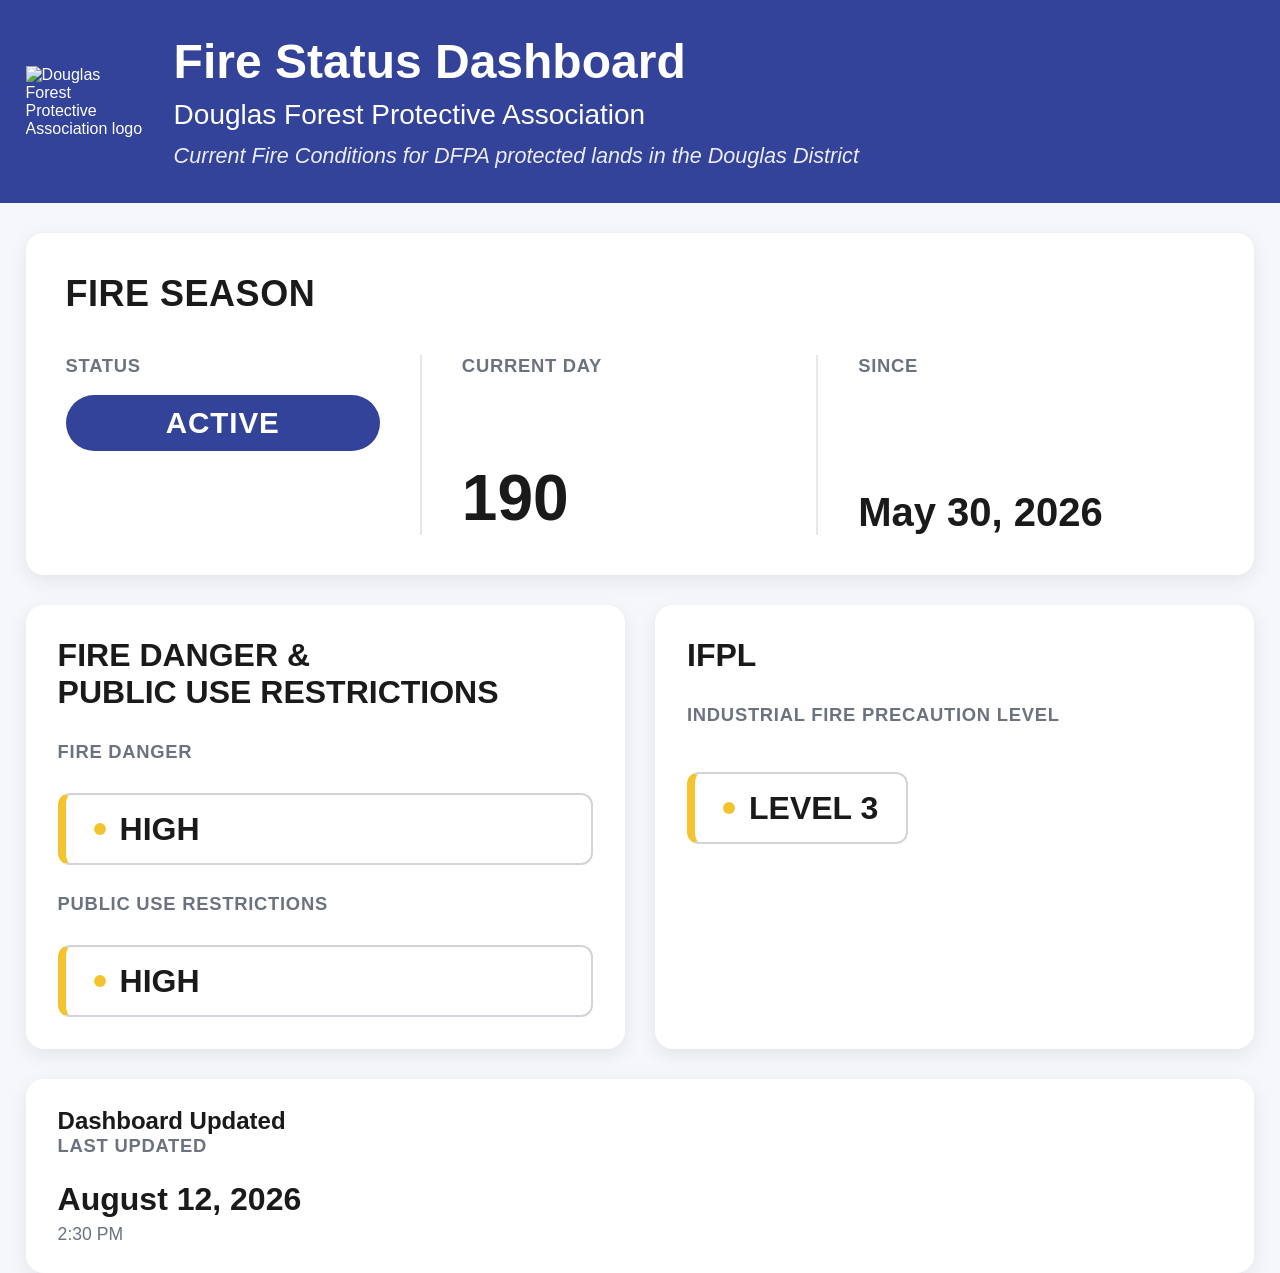
==== index.html @ 22b6b081 "Fix asset paths in index.html Updated stylesheet and script paths to point to 'assests' folder." ====
<!DOCTYPE html>
<html lang="en">

<head>

    <meta charset="UTF-8">

    <meta
        name="viewport"
        content="width=device-width, initial-scale=1.0"
    >

    <title>DFPA Fire Status Dashboard</title>

    <!-- DFPA DASHBOARD STYLES -->
    <!-- IMPORTANT: "assests" is the actual folder name in GitHub -->
    <link
        rel="stylesheet"
        href="./assests/css/styles.css"
    >

</head>


<body>

    <a
        href="#main-content"
        class="skip-link"
    >
        Skip to main content
    </a>


    <!-- ==================================================
         HEADER
         ================================================== -->

    <header class="dashboard-header">

        <div class="container">

            <div class="header-content">

                <img
                    src="./images/dfpa-logo.png"
                    alt="Douglas Forest Protective Association logo"
                    class="dfpa-logo"
                >


                <div class="header-text">

                    <h1>
                        Fire Status Dashboard
                    </h1>


                    <h2>
                        Douglas Forest Protective Association
                    </h2>


                    <p>
                        Current Fire Conditions for DFPA protected lands in the Douglas District
                    </p>

                </div>

            </div>

        </div>

    </header>


    <!-- ==================================================
         MAIN CONTENT
         ================================================== -->

    <main id="main-content">

        <div class="container">


            <!-- ==================================================
                 FIRE SEASON
                 ================================================== -->

            <section class="card fire-season-card">

                <h2>
                    FIRE SEASON
                </h2>


                <div class="season-grid">


                    <!-- STATUS -->

                    <div class="season-item">

                        <span class="label">
                            Status
                        </span>


                        <div
                            class="status-badge active"
                            id="season-status"
                        >
                            ACTIVE
                        </div>

                    </div>


                    <!-- CURRENT DAY -->

                    <div class="season-item">

                        <span class="label">
                            Current Day
                        </span>


                        <span
                            class="value large"
                            id="season-day"
                        >
                            —
                        </span>

                    </div>


                    <!-- START DATE -->

                    <div class="season-item">

                        <span class="label">
                            Since
                        </span>


                        <span
                            class="value"
                            id="season-start-date"
                        >
                            May 30, 2026
                        </span>

                    </div>

                </div>

            </section>


            <!-- ==================================================
                 FIRE STATUS ROW
                 ================================================== -->

            <div class="status-row">


                <!-- ==================================================
                     FIRE DANGER + PUBLIC USE RESTRICTIONS

                     THESE TWO VALUES ARE SYNCHRONIZED
                     ================================================== -->

                <section class="card fire-danger-card">

                    <h2>
                        FIRE DANGER &amp;<br>
                        PUBLIC USE RESTRICTIONS
                    </h2>


                    <div class="card-content">


                        <!-- FIRE DANGER -->

                        <div class="status-section">

                            <div class="label">
                                Fire Danger
                            </div>


                            <div class="status-pill status-high">

                                <span
                                    class="status-dot"
                                    aria-hidden="true"
                                ></span>


                                <span
                                    class="status-text"
                                    id="fire-danger"
                                >
                                    HIGH
                                </span>

                            </div>

                        </div>


                        <!-- PUBLIC USE RESTRICTIONS -->

                        <div class="status-section">

                            <div class="label">
                                Public Use Restrictions
                            </div>


                            <div class="status-pill status-high">

                                <span
                                    class="status-dot"
                                    aria-hidden="true"
                                ></span>


                                <span
                                    class="status-text"
                                    id="public-use-restrictions"
                                >
                                    HIGH
                                </span>

                            </div>

                        </div>

                    </div>

                </section>


                <!-- ==================================================
                     IFPL

                     IFPL IS INDEPENDENT OF FIRE DANGER/PUR
                     ================================================== -->

                <section class="card ifpl-card">

                    <h2>
                        IFPL
                    </h2>


                    <div class="card-content">

                        <div class="label">
                            Industrial Fire Precaution Level
                        </div>


                        <div class="status-pill status-high">

                            <span
                                class="status-dot"
                                aria-hidden="true"
                            ></span>


                            <span
                                class="status-text"
                                id="ifpl-level"
                            >
                                LEVEL 3
                            </span>

                        </div>

                    </div>

                </section>

            </div>


            <!-- ==================================================
                 DASHBOARD UPDATED
                 ================================================== -->

            <section class="card dashboard-updated-card">

                <h2>
                    Dashboard Updated
                </h2>


                <div class="card-content">

                    <div class="label">
                        Last Updated
                    </div>


                    <div
                        class="update-date"
                        id="last-updated-date"
                    >
                        August 12, 2026
                    </div>


                    <div
                        class="update-time"
                        id="last-updated-time"
                    >
                        2:30 PM
                    </div>

                </div>

            </section>


        </div>

    </main>


    <!-- ==================================================
         DASHBOARD JAVASCRIPT
         ================================================== -->

    <!-- IMPORTANT: "assests" is the actual folder name in GitHub -->

    <script
        src="./assests/js/script.js"
    ></script>


</body>

</html>
---- assests/css/styles.css ----
/* ======================================================
   DFPA Fire Status Dashboard
   Version 2.4

   Design Principle:
   Clarity over Decoration
   ====================================================== */

:root {

    /* DFPA Branding */
    --dfpa-blue: #33439A;

    /* Backgrounds */
    --background: #F5F7FA;
    --card: #FFFFFF;

    /* Typography */
    --text: #1A1A1A;
    --muted: #6B7280;

    /* Fire Danger */
    --low: #4CAF50;
    --moderate: #1976D2;
    --high: #F4C430;
    --extreme: #D32F2F;

    /* Effects */
    --radius: 18px;
    --shadow: 0 6px 20px rgba(0, 0, 0, .08);
}


/* ======================================================
   GLOBAL
   ====================================================== */

* {
    margin: 0;
    padding: 0;
    box-sizing: border-box;
}


body {
    font-family: Arial, Helvetica, sans-serif;
    background: var(--background);
    color: var(--text);
}


/* ======================================================
   ACCESSIBILITY
   ====================================================== */

.skip-link {
    position: absolute;
    left: -9999px;
}


.skip-link:focus {
    left: 20px;
    top: 20px;
    background: white;
    padding: 12px;
    border: 2px solid black;
    z-index: 1000;
}


/* ======================================================
   LAYOUT
   ====================================================== */

.container {
    width: min(1600px, 96%);
    margin: auto;
}


/* ======================================================
   HEADER
   ====================================================== */

.dashboard-header {
    background: var(--dfpa-blue);
    color: white;
    padding: 34px 0;
}


.header-content {
    display: flex;
    align-items: center;
    gap: 28px;
}


.dfpa-logo {
    width: 120px;
    height: auto;
}


.header-text h1 {
    font-size: 3rem;
    font-weight: 700;
    margin-bottom: 10px;
}


.header-text h2 {
    font-size: 1.75rem;
    font-weight: 400;
    margin-bottom: 12px;
}


.header-text p {
    font-size: 1.35rem;
    font-style: italic;
    opacity: .90;
}


/* ======================================================
   HEADER MOBILE
   ====================================================== */

@media (max-width: 768px) {

    .header-content {
        flex-direction: column;
        text-align: center;
    }

    .header-text h1 {
        font-size: 2.2rem;
    }

    .header-text h2 {
        font-size: 1.35rem;
    }

    .header-text p {
        font-size: 1rem;
    }

    .dfpa-logo {
        width: 90px;
    }

}


/* ======================================================
   REUSABLE CARD
   ====================================================== */

.card {
    background: var(--card);
    border-radius: var(--radius);
    box-shadow: var(--shadow);
    padding: 40px;
    margin-top: 30px;
}


/* ======================================================
   REUSABLE COMPONENTS
   ====================================================== */


/* ======================================================
   STATUS PILL
   ====================================================== */

.status-pill {

    display: inline-flex;

    align-items: center;

    gap: 14px;

    padding: 18px 28px;

    background: #FFFFFF;

    border: 2px solid #D1D5DB;

    border-left: 8px solid;

    border-radius: 12px;
}


.status-dot {

    width: 12px;

    height: 12px;

    border-radius: 50%;

    flex-shrink: 0;
}


.status-text {

    font-size: 2rem;

    font-weight: 700;

    color: var(--text);

    line-height: 1;
}


/* ======================================================
   STATUS COLORS
   ====================================================== */

.status-low {
    border-left-color: var(--low);
}


.status-low .status-dot {
    background: var(--low);
}


.status-moderate {
    border-left-color: var(--moderate);
}


.status-moderate .status-dot {
    background: var(--moderate);
}


.status-high {
    border-left-color: var(--high);
}


.status-high .status-dot {
    background: var(--high);
}


.status-extreme {
    border-left-color: var(--extreme);
}


.status-extreme .status-dot {
    background: var(--extreme);
}


/* ======================================================
   FIRE SEASON CARD
   ====================================================== */

.fire-season-card h2 {

    font-size: 2.25rem;

    font-weight: 700;

    margin-bottom: 40px;

    letter-spacing: .5px;
}


.season-grid {

    display: grid;

    grid-template-columns: repeat(3, 1fr);

    gap: 40px;
}


.season-item {

    display: flex;

    flex-direction: column;

    justify-content: flex-start;

    min-height: 180px;
}


.season-item:not(:last-child) {

    border-right: 2px solid #E5E7EB;

    padding-right: 40px;
}


.label {

    font-size: 1.15rem;

    font-weight: 700;

    color: #6B7280;

    text-transform: uppercase;

    letter-spacing: 0.04em;

    margin-bottom: 18px;
}


/* ======================================================
   FIRE SEASON STATUS
   ====================================================== */

.status-badge {

    display: inline-flex;

    align-items: center;

    justify-content: center;

    background: var(--dfpa-blue);

    color: white;

    padding: 18px 24px;

    min-width: 160px;

    height: 56px;

    border-radius: 999px;

    font-size: 1.85rem;

    font-weight: 700;

    letter-spacing: .03em;
}


.status-badge.active {
    background: var(--dfpa-blue);
}


.status-badge.inactive {
    background: #6B7280;
}


/* ======================================================
   SEASON VALUES
   ====================================================== */

.value {

    font-size: 2.5rem;

    font-weight: 700;

    margin-top: auto;
}


.value.large {

    font-size: 4rem;
}


/* ======================================================
   FIRE STATUS ROW
   ====================================================== */

.status-row {

    display: grid;

    grid-template-columns: 1fr 1fr;

    gap: 30px;

    margin-top: 30px;
}


.status-row .card {

    padding: 32px;

    min-height: 0;

    margin-top: 0;
}


/* ======================================================
   FIRE DANGER & PUBLIC USE RESTRICTIONS
   ====================================================== */

.fire-danger-card h2 {

    font-size: 2rem;

    font-weight: 700;

    line-height: 1.15;

    margin-bottom: 30px;
}


.fire-danger-card .card-content {

    display: flex;

    flex-direction: column;

    gap: 28px;
}


.fire-danger-card .status-section {

    display: flex;

    flex-direction: column;

    gap: 12px;
}


/* ======================================================
   IFPL CARD
   ====================================================== */

.ifpl-card h2 {

    font-size: 2rem;

    font-weight: 700;

    margin-bottom: 30px;
}


.ifpl-card .card-content {

    display: flex;

    flex-direction: column;

    gap: 28px;
}


.ifpl-card .status-pill {

    width: fit-content;
}


/* ======================================================
   DASHBOARD UPDATED CARD
   ====================================================== */

.dashboard-updated-card .card-content {

    display: flex;

    flex-direction: column;

    gap: 6px;
}


.dashboard-updated-card {

    padding: 28px 32px;
}


.dashboard-updated-card .update-date {

    font-size: 2rem;

    font-weight: 700;

    color: var(--text);
}


.dashboard-updated-card .update-time {

    font-size: 1.1rem;

    color: var(--muted);
}


/* ======================================================
   MOBILE
   ====================================================== */

@media (max-width: 900px) {

    .season-grid {

        grid-template-columns: 1fr;

        gap: 30px;
    }


    .season-item {

        border-right: none !important;

        padding-right: 0 !important;
    }


    .status-row {

        grid-template-columns: 1fr;
    }

}


@media (max-width: 600px) {

    .card {

        padding: 25px;
    }


    .status-text {

        font-size: 1.5rem;
    }


    .status-pill {

        padding: 15px 20px;
    }


    .fire-season-card h2 {

        font-size: 1.8rem;
    }


    .fire-danger-card h2,
    .ifpl-card h2 {

        font-size: 1.6rem;
    }


    .value.large {

        font-size: 3rem;
    }

}+
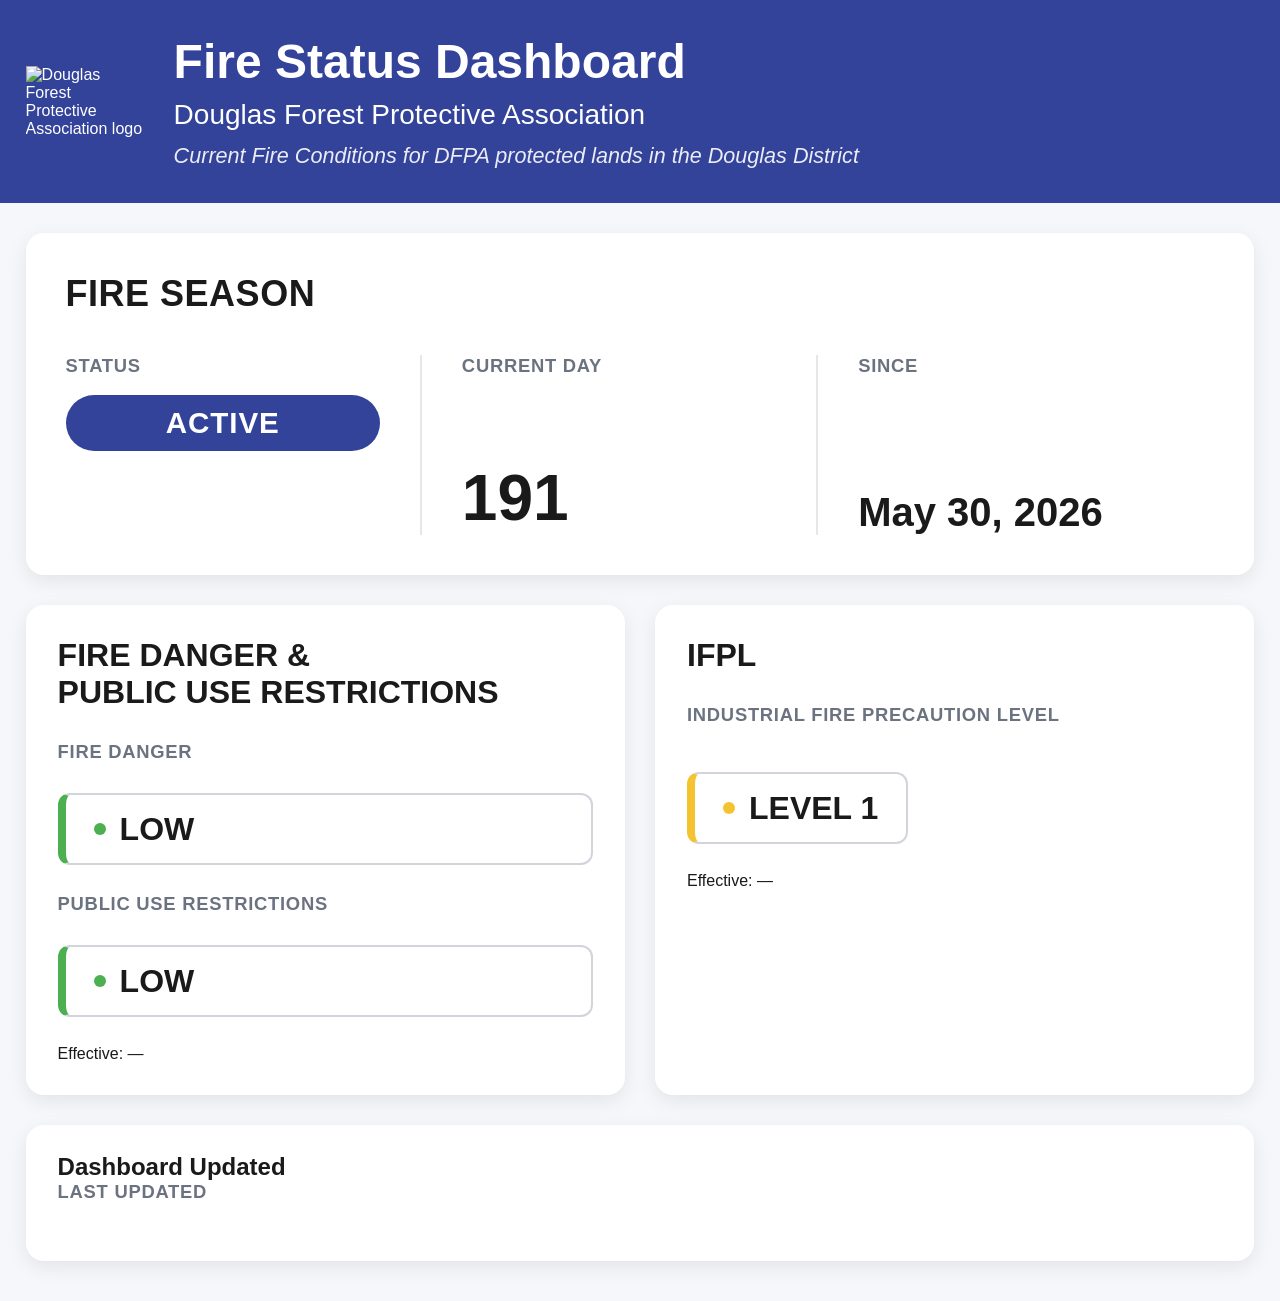
==== commit 8ddbedd1: "Add effective date fields to public dashboard Removed commented-out sections and improved structure " ====
--- a/index.html
+++ b/index.html
@@ -165,85 +165,94 @@
             <div class="status-row">
 
 
-                <!-- ==================================================
-                     FIRE DANGER + PUBLIC USE RESTRICTIONS
-
-                     THESE TWO VALUES ARE SYNCHRONIZED
-                     ================================================== -->
-
-                <section class="card fire-danger-card">
-
-                    <h2>
-                        FIRE DANGER &amp;<br>
-                        PUBLIC USE RESTRICTIONS
-                    </h2>
-
-
-                    <div class="card-content">
-
-
-                        <!-- FIRE DANGER -->
-
-                        <div class="status-section">
-
-                            <div class="label">
-                                Fire Danger
-                            </div>
-
-
-                            <div class="status-pill status-high">
-
-                                <span
-                                    class="status-dot"
-                                    aria-hidden="true"
-                                ></span>
-
-
-                                <span
-                                    class="status-text"
-                                    id="fire-danger"
-                                >
-                                    HIGH
-                                </span>
-
-                            </div>
-
-                        </div>
-
-
-                        <!-- PUBLIC USE RESTRICTIONS -->
-
-                        <div class="status-section">
-
-                            <div class="label">
-                                Public Use Restrictions
-                            </div>
-
-
-                            <div class="status-pill status-high">
-
-                                <span
-                                    class="status-dot"
-                                    aria-hidden="true"
-                                ></span>
-
-
-                                <span
-                                    class="status-text"
-                                    id="public-use-restrictions"
-                                >
-                                    HIGH
-                                </span>
-
-                            </div>
-
-                        </div>
-
-                    </div>
-
-                </section>
-
-
+<!-- ==================================================
+     FIRE DANGER + PUBLIC USE RESTRICTIONS
+
+     THESE TWO VALUES ARE SYNCHRONIZED
+     ================================================== -->
+
+<section class="card fire-danger-card">
+
+    <h2>
+        FIRE DANGER &amp;<br>
+        PUBLIC USE RESTRICTIONS
+    </h2>
+
+
+    <div class="card-content">
+
+
+        <!-- FIRE DANGER -->
+
+        <div class="status-section">
+
+            <div class="label">
+                Fire Danger
+            </div>
+
+
+            <div class="status-pill status-high">
+
+                <span
+                    class="status-dot"
+                    aria-hidden="true"
+                ></span>
+
+
+                <span
+                    class="status-text"
+                    id="fire-danger"
+                >
+                    HIGH
+                </span>
+
+            </div>
+
+        </div>
+
+
+        <!-- PUBLIC USE RESTRICTIONS -->
+
+        <div class="status-section">
+
+            <div class="label">
+                Public Use Restrictions
+            </div>
+
+
+            <div class="status-pill status-high">
+
+                <span
+                    class="status-dot"
+                    aria-hidden="true"
+                ></span>
+
+
+                <span
+                    class="status-text"
+                    id="public-use-restrictions"
+                >
+                    HIGH
+                </span>
+
+            </div>
+
+        </div>
+
+
+        <!-- EFFECTIVE DATE -->
+
+        <div
+            class="effective-date"
+            id="fire-restrictions-effective"
+        >
+            Effective: —
+        </div>
+
+
+    </div>
+
+</section>
                 <!-- ==================================================
                      IFPL
 
@@ -280,7 +289,12 @@
                             </span>
 
                         </div>
-
+                        <div
+                            class="effective-date"
+                            id="ifpl-effective"
+                        >
+                            Effective: —
+                        </div>
                     </div>
 
                 </section>
--- a/assests/css/styles.css
+++ b/assests/css/styles.css
@@ -586,4 +586,173 @@
         font-size: 3rem;
     }
 
-}+
+}+html,
+body {
+    min-height: 100%;
+    height: auto;
+}
+
+body {
+    overflow: visible;
+}
+
+main {
+    min-height: 900px;
+}
+
+.dashboard-updated-card {
+    margin-bottom: 40px;
+}/* ======================================================
+   MOBILE EMBED OPTIMIZATION
+   Designed for Wix HTML iframe
+   ====================================================== */
+
+@media (max-width: 600px) {
+
+    body {
+        overflow-x: hidden;
+    }
+
+    .container {
+        width: 94%;
+    }
+
+    .dashboard-header {
+        padding: 20px 0;
+    }
+
+    .header-content {
+        gap: 12px;
+    }
+
+    .dfpa-logo {
+        width: 70px;
+    }
+
+    .header-text h1 {
+        font-size: 1.55rem;
+        margin-bottom: 5px;
+    }
+
+    .header-text h2 {
+        font-size: 1rem;
+        margin-bottom: 6px;
+    }
+
+    .header-text p {
+        font-size: 0.75rem;
+        line-height: 1.25;
+    }
+
+    /* FIRE SEASON */
+
+    .card {
+        padding: 20px;
+        margin-top: 15px;
+        border-radius: 12px;
+    }
+
+    .fire-season-card h2 {
+        font-size: 1.45rem;
+        margin-bottom: 20px;
+    }
+
+    .season-grid {
+        display: grid;
+        grid-template-columns: 1fr;
+        gap: 16px;
+    }
+
+    .season-item {
+        min-height: auto;
+        padding: 0 !important;
+        border-right: none !important;
+        border-bottom: 1px solid #E5E7EB;
+        padding-bottom: 16px !important;
+    }
+
+    .season-item:last-child {
+        border-bottom: none;
+        padding-bottom: 0 !important;
+    }
+
+    .label {
+        font-size: 0.75rem;
+        margin-bottom: 8px;
+    }
+
+    .status-badge {
+        width: 100%;
+        min-width: 0;
+        height: 42px;
+        padding: 8px 14px;
+        font-size: 1.25rem;
+    }
+
+    .value {
+        font-size: 1.5rem;
+        margin-top: 0;
+    }
+
+    .value.large {
+        font-size: 2rem;
+    }
+
+    /* FIRE DANGER + IFPL */
+
+    .status-row {
+        display: grid;
+        grid-template-columns: 1fr;
+        gap: 15px;
+        margin-top: 15px;
+    }
+
+    .status-row .card {
+        padding: 20px;
+    }
+
+    .fire-danger-card h2,
+    .ifpl-card h2 {
+        font-size: 1.35rem;
+        margin-bottom: 18px;
+    }
+
+    .fire-danger-card .card-content,
+    .ifpl-card .card-content {
+        gap: 16px;
+    }
+
+    .fire-danger-card .status-section {
+        gap: 7px;
+    }
+
+    .status-pill {
+        padding: 12px 16px;
+        gap: 9px;
+        border-radius: 9px;
+    }
+
+    .status-dot {
+        width: 9px;
+        height: 9px;
+    }
+
+    .status-text {
+        font-size: 1.2rem;
+    }
+
+    /* DASHBOARD UPDATED */
+
+    .dashboard-updated-card {
+        padding: 18px 20px;
+        margin-top: 15px;
+    }
+
+    .dashboard-updated-card .update-date {
+        font-size: 1.3rem;
+    }
+
+    .dashboard-updated-card .update-time {
+        font-size: 0.9rem;
+    }
+}
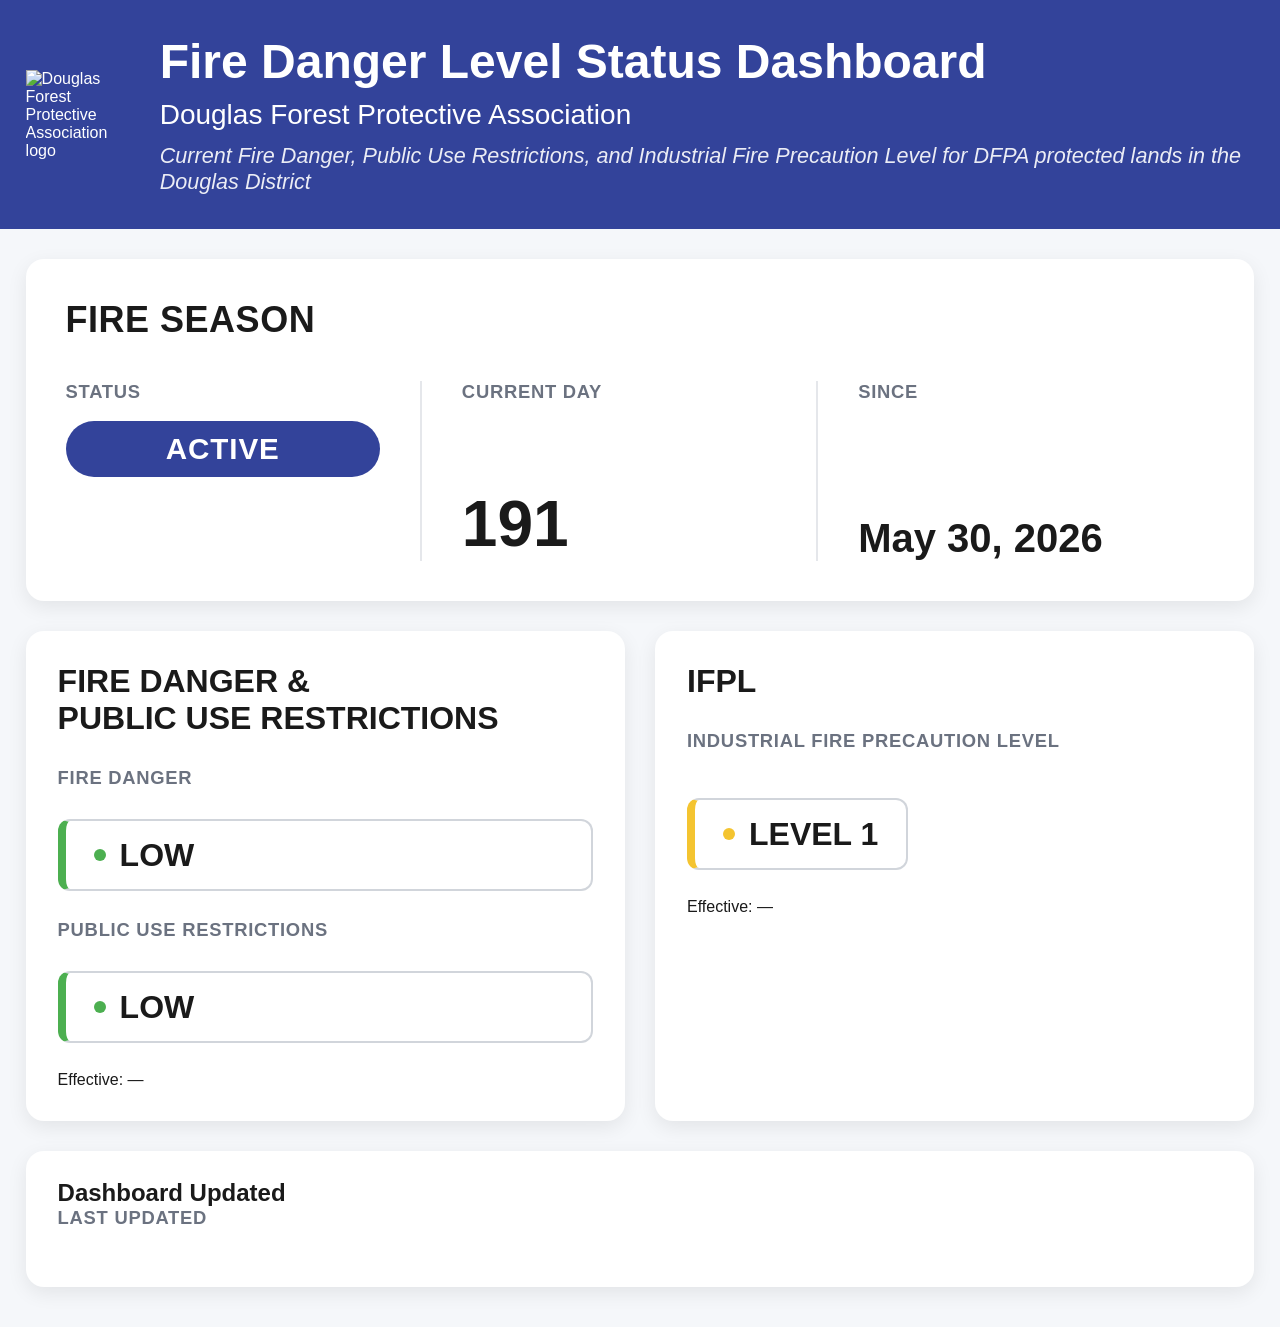
==== commit d89b1124: "Update dashboard naming Updated title and header text to reflect fire danger level." ====
--- a/index.html
+++ b/index.html
@@ -10,7 +10,7 @@
         content="width=device-width, initial-scale=1.0"
     >
 
-    <title>DFPA Fire Status Dashboard</title>
+   <title>DFPA Fire Danger Level Status Dashboard</title>
 
     <!-- DFPA DASHBOARD STYLES -->
     <!-- IMPORTANT: "assests" is the actual folder name in GitHub -->
@@ -52,7 +52,7 @@
                 <div class="header-text">
 
                     <h1>
-                        Fire Status Dashboard
+                        Fire Danger Level Status Dashboard
                     </h1>
 
 
@@ -61,10 +61,10 @@
                     </h2>
 
 
-                    <p>
-                        Current Fire Conditions for DFPA protected lands in the Douglas District
-                    </p>
-
+                   <p>
+                        Current Fire Danger, Public Use Restrictions, and Industrial Fire Precaution Level for DFPA protected lands in the Douglas District
+                   </p>
+                    
                 </div>
 
             </div>
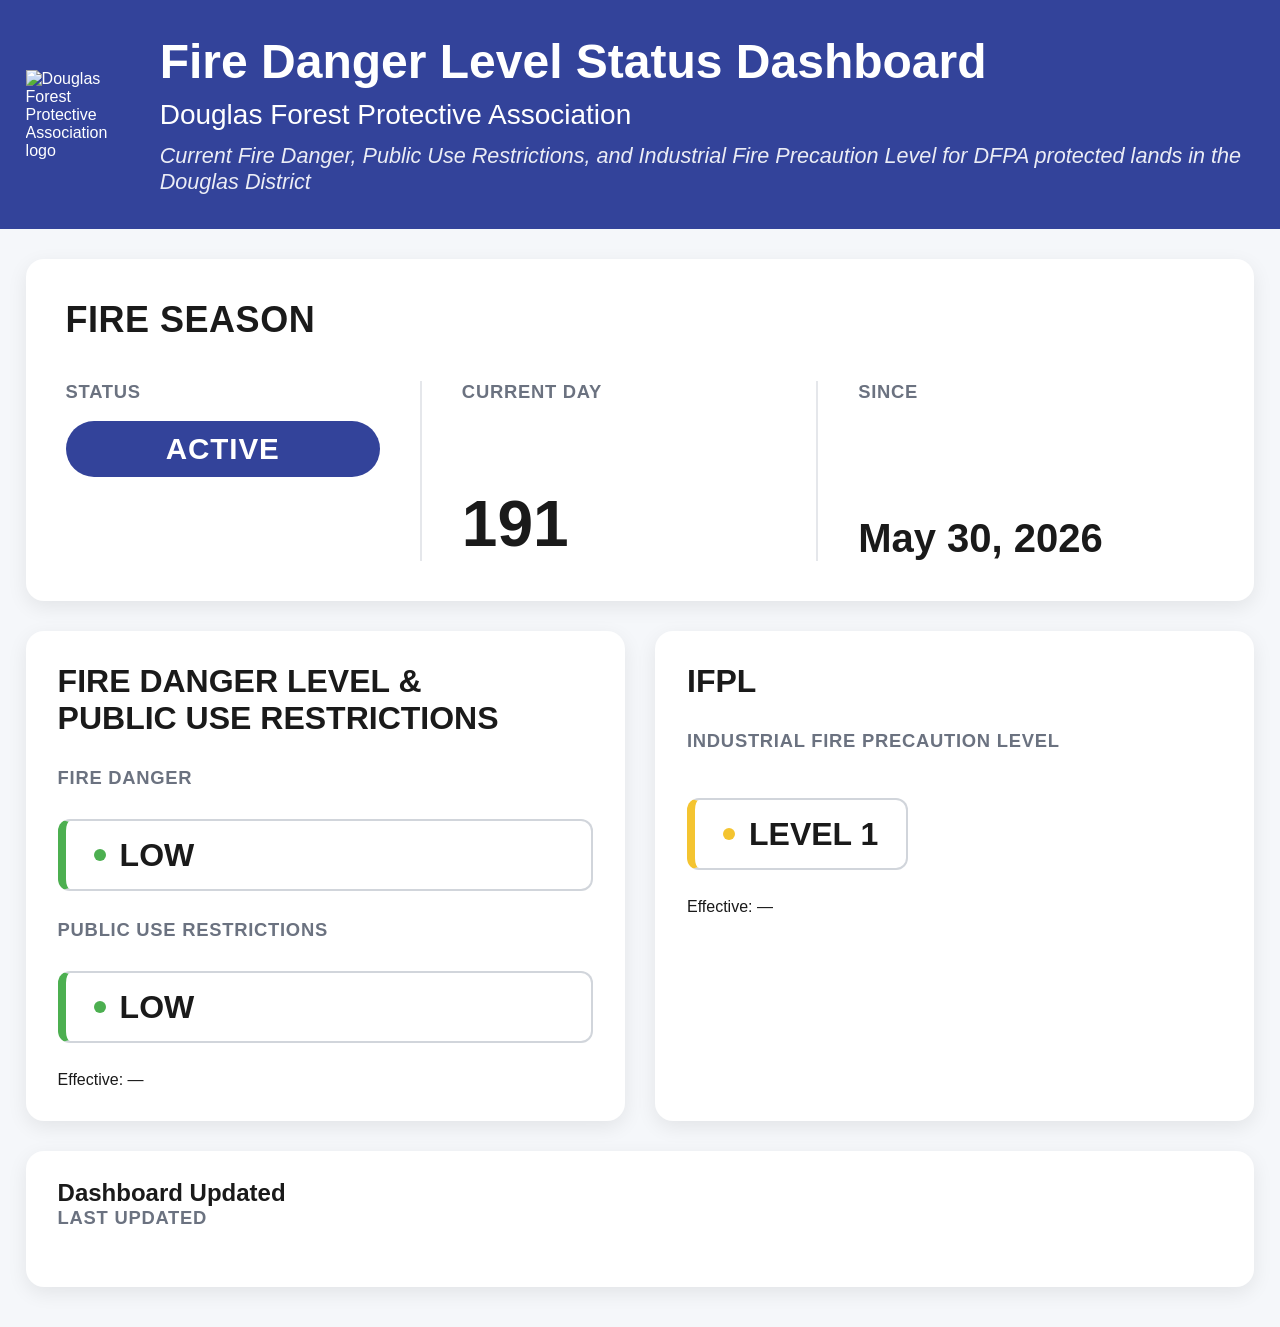
==== commit 9f0d3cd2: "Update Fire Danger Level terminology" ====
--- a/index.html
+++ b/index.html
@@ -174,7 +174,7 @@
 <section class="card fire-danger-card">
 
     <h2>
-        FIRE DANGER &amp;<br>
+        FIRE DANGER LEVEL &amp;<br>
         PUBLIC USE RESTRICTIONS
     </h2>
 
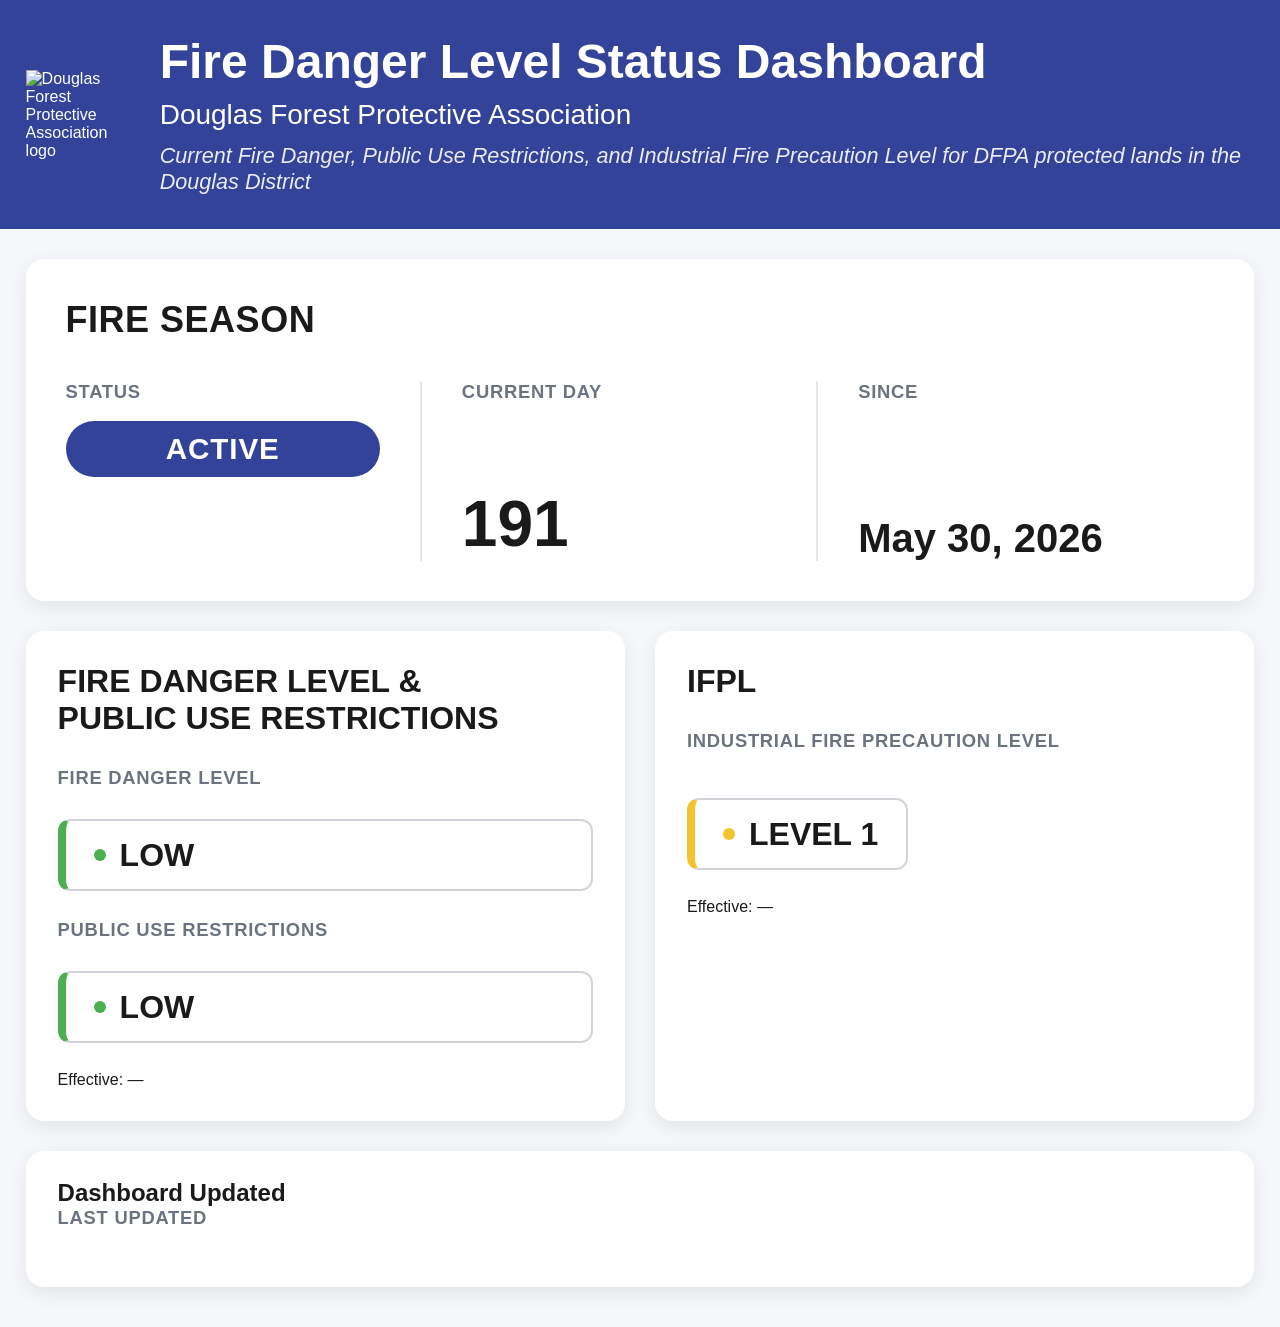
==== commit b73adedb: "Update fire danger label to include 'Level'" ====
--- a/index.html
+++ b/index.html
@@ -187,7 +187,7 @@
         <div class="status-section">
 
             <div class="label">
-                Fire Danger
+                Fire Danger Level
             </div>
 
 
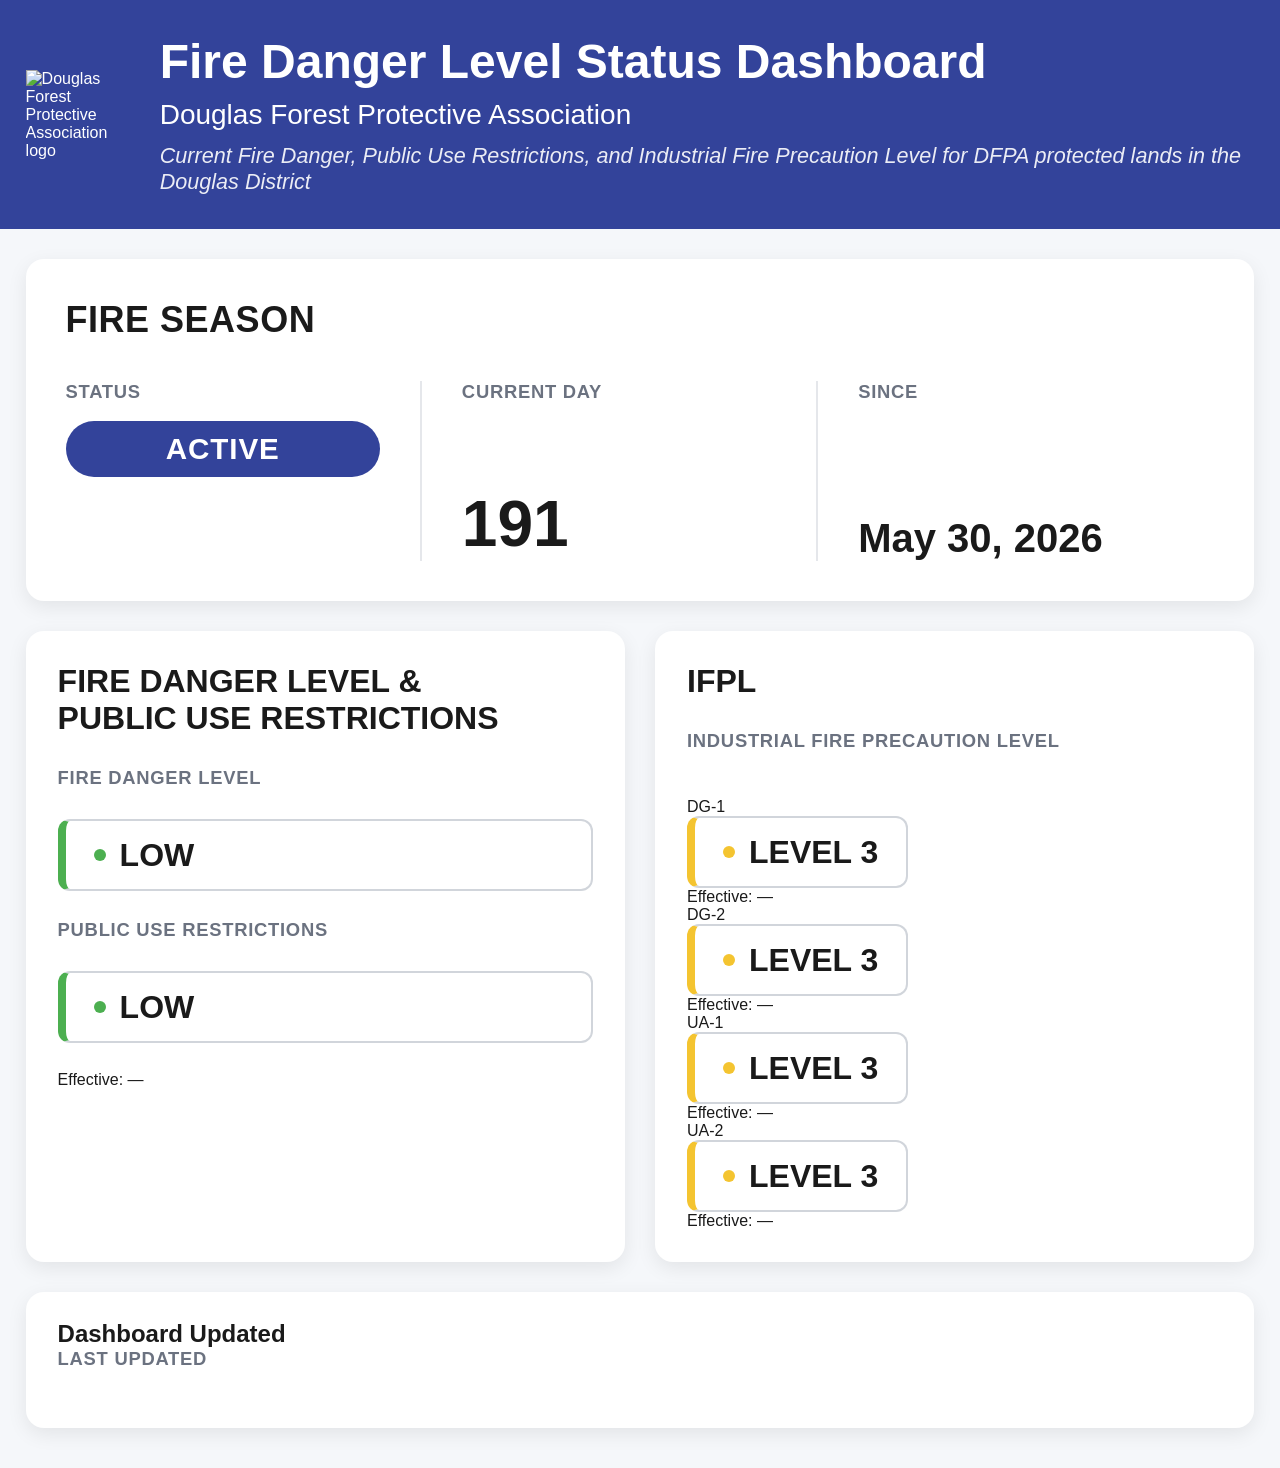
==== commit 56a18474: "Add zone-aware IFPL public display Refactor HTML structure for better readability and organization." ====
--- a/index.html
+++ b/index.html
@@ -10,7 +10,9 @@
         content="width=device-width, initial-scale=1.0"
     >
 
-   <title>DFPA Fire Danger Level Status Dashboard</title>
+    <title>
+        DFPA Fire Danger Level Status Dashboard
+    </title>
 
     <!-- DFPA DASHBOARD STYLES -->
     <!-- IMPORTANT: "assests" is the actual folder name in GitHub -->
@@ -61,10 +63,10 @@
                     </h2>
 
 
-                   <p>
+                    <p>
                         Current Fire Danger, Public Use Restrictions, and Industrial Fire Precaution Level for DFPA protected lands in the Douglas District
-                   </p>
-                    
+                    </p>
+
                 </div>
 
             </div>
@@ -165,98 +167,96 @@
             <div class="status-row">
 
 
-<!-- ==================================================
-     FIRE DANGER + PUBLIC USE RESTRICTIONS
-
-     THESE TWO VALUES ARE SYNCHRONIZED
-     ================================================== -->
-
-<section class="card fire-danger-card">
-
-    <h2>
-        FIRE DANGER LEVEL &amp;<br>
-        PUBLIC USE RESTRICTIONS
-    </h2>
-
-
-    <div class="card-content">
-
-
-        <!-- FIRE DANGER -->
-
-        <div class="status-section">
-
-            <div class="label">
-                Fire Danger Level
-            </div>
-
-
-            <div class="status-pill status-high">
-
-                <span
-                    class="status-dot"
-                    aria-hidden="true"
-                ></span>
-
-
-                <span
-                    class="status-text"
-                    id="fire-danger"
-                >
-                    HIGH
-                </span>
-
-            </div>
-
-        </div>
-
-
-        <!-- PUBLIC USE RESTRICTIONS -->
-
-        <div class="status-section">
-
-            <div class="label">
-                Public Use Restrictions
-            </div>
-
-
-            <div class="status-pill status-high">
-
-                <span
-                    class="status-dot"
-                    aria-hidden="true"
-                ></span>
-
-
-                <span
-                    class="status-text"
-                    id="public-use-restrictions"
-                >
-                    HIGH
-                </span>
-
-            </div>
-
-        </div>
-
-
-        <!-- EFFECTIVE DATE -->
-
-        <div
-            class="effective-date"
-            id="fire-restrictions-effective"
-        >
-            Effective: —
-        </div>
-
-
-    </div>
-
-</section>
+                <!-- ==================================================
+                     FIRE DANGER + PUBLIC USE RESTRICTIONS
+                     ================================================== -->
+
+                <section class="card fire-danger-card">
+
+                    <h2>
+                        FIRE DANGER LEVEL &amp;<br>
+                        PUBLIC USE RESTRICTIONS
+                    </h2>
+
+
+                    <div class="card-content">
+
+
+                        <!-- FIRE DANGER LEVEL -->
+
+                        <div class="status-section">
+
+                            <div class="label">
+                                Fire Danger Level
+                            </div>
+
+
+                            <div class="status-pill status-high">
+
+                                <span
+                                    class="status-dot"
+                                    aria-hidden="true"
+                                ></span>
+
+
+                                <span
+                                    class="status-text"
+                                    id="fire-danger"
+                                >
+                                    HIGH
+                                </span>
+
+                            </div>
+
+                        </div>
+
+
+                        <!-- PUBLIC USE RESTRICTIONS -->
+
+                        <div class="status-section">
+
+                            <div class="label">
+                                Public Use Restrictions
+                            </div>
+
+
+                            <div class="status-pill status-high">
+
+                                <span
+                                    class="status-dot"
+                                    aria-hidden="true"
+                                ></span>
+
+
+                                <span
+                                    class="status-text"
+                                    id="public-use-restrictions"
+                                >
+                                    HIGH
+                                </span>
+
+                            </div>
+
+                        </div>
+
+
+                        <!-- EFFECTIVE DATE -->
+
+                        <div
+                            class="effective-date"
+                            id="fire-restrictions-effective"
+                        >
+                            Effective: —
+                        </div>
+
+
+                    </div>
+
+                </section>
+
+
                 <!-- ==================================================
                      IFPL
-
-                     IFPL IS INDEPENDENT OF FIRE DANGER/PUR
                      ================================================== -->
 
                 <section class="card ifpl-card">
@@ -273,28 +273,203 @@
                         </div>
 
 
-                        <div class="status-pill status-high">
-
-                            <span
-                                class="status-dot"
-                                aria-hidden="true"
-                            ></span>
-
-
-                            <span
-                                class="status-text"
-                                id="ifpl-level"
+                        <!-- ==================================================
+                             ZONE-AWARE IFPL DISPLAY
+
+                             script.js will populate this container
+                             with DG-1, DG-2, UA-1, and UA-2.
+                             ================================================== -->
+
+                        <div
+                            id="ifpl-zones"
+                            class="ifpl-zone-list"
+                        >
+
+                            <!-- DG-1 -->
+
+                            <div
+                                class="ifpl-zone-item"
+                                data-zone="DG-1"
                             >
-                                LEVEL 3
-                            </span>
-
-                        </div>
+
+                                <div class="ifpl-zone-name">
+                                    DG-1
+                                </div>
+
+
+                                <div
+                                    class="status-pill status-high"
+                                >
+
+                                    <span
+                                        class="status-dot"
+                                        aria-hidden="true"
+                                    ></span>
+
+
+                                    <span
+                                        class="status-text ifpl-zone-level"
+                                    >
+                                        LEVEL 3
+                                    </span>
+
+                                </div>
+
+
+                                <div
+                                    class="effective-date ifpl-zone-effective"
+                                >
+                                    Effective: —
+                                </div>
+
+                            </div>
+
+
+                            <!-- DG-2 -->
+
+                            <div
+                                class="ifpl-zone-item"
+                                data-zone="DG-2"
+                            >
+
+                                <div class="ifpl-zone-name">
+                                    DG-2
+                                </div>
+
+
+                                <div
+                                    class="status-pill status-high"
+                                >
+
+                                    <span
+                                        class="status-dot"
+                                        aria-hidden="true"
+                                    ></span>
+
+
+                                    <span
+                                        class="status-text ifpl-zone-level"
+                                    >
+                                        LEVEL 3
+                                    </span>
+
+                                </div>
+
+
+                                <div
+                                    class="effective-date ifpl-zone-effective"
+                                >
+                                    Effective: —
+                                </div>
+
+                            </div>
+
+
+                            <!-- UA-1 -->
+
+                            <div
+                                class="ifpl-zone-item"
+                                data-zone="UA-1"
+                            >
+
+                                <div class="ifpl-zone-name">
+                                    UA-1
+                                </div>
+
+
+                                <div
+                                    class="status-pill status-high"
+                                >
+
+                                    <span
+                                        class="status-dot"
+                                        aria-hidden="true"
+                                    ></span>
+
+
+                                    <span
+                                        class="status-text ifpl-zone-level"
+                                    >
+                                        LEVEL 3
+                                    </span>
+
+                                </div>
+
+
+                                <div
+                                    class="effective-date ifpl-zone-effective"
+                                >
+                                    Effective: —
+                                </div>
+
+                            </div>
+
+
+                            <!-- UA-2 -->
+
+                            <div
+                                class="ifpl-zone-item"
+                                data-zone="UA-2"
+                            >
+
+                                <div class="ifpl-zone-name">
+                                    UA-2
+                                </div>
+
+
+                                <div
+                                    class="status-pill status-high"
+                                >
+
+                                    <span
+                                        class="status-dot"
+                                        aria-hidden="true"
+                                    ></span>
+
+
+                                    <span
+                                        class="status-text ifpl-zone-level"
+                                    >
+                                        LEVEL 3
+                                    </span>
+
+                                </div>
+
+
+                                <div
+                                    class="effective-date ifpl-zone-effective"
+                                >
+                                    Effective: —
+                                </div>
+
+                            </div>
+
+                        </div>
+
+
+                        <!-- ==================================================
+                             LEGACY IFPL ELEMENTS
+
+                             Retained temporarily so the existing script
+                             does not fail while the JavaScript migration
+                             is completed.
+                             ================================================== -->
+
                         <div
-                            class="effective-date"
+                            id="ifpl-level"
+                            hidden
+                        >
+                            LEVEL 3
+                        </div>
+
+
+                        <div
                             id="ifpl-effective"
+                            hidden
                         >
                             Effective: —
                         </div>
+
                     </div>
 
                 </section>
@@ -324,7 +499,7 @@
                         class="update-date"
                         id="last-updated-date"
                     >
-                        August 12, 2026
+                        August 21, 2026
                     </div>
 
 
@@ -332,7 +507,7 @@
                         class="update-time"
                         id="last-updated-time"
                     >
-                        2:30 PM
+                        11:31 AM
                     </div>
 
                 </div>
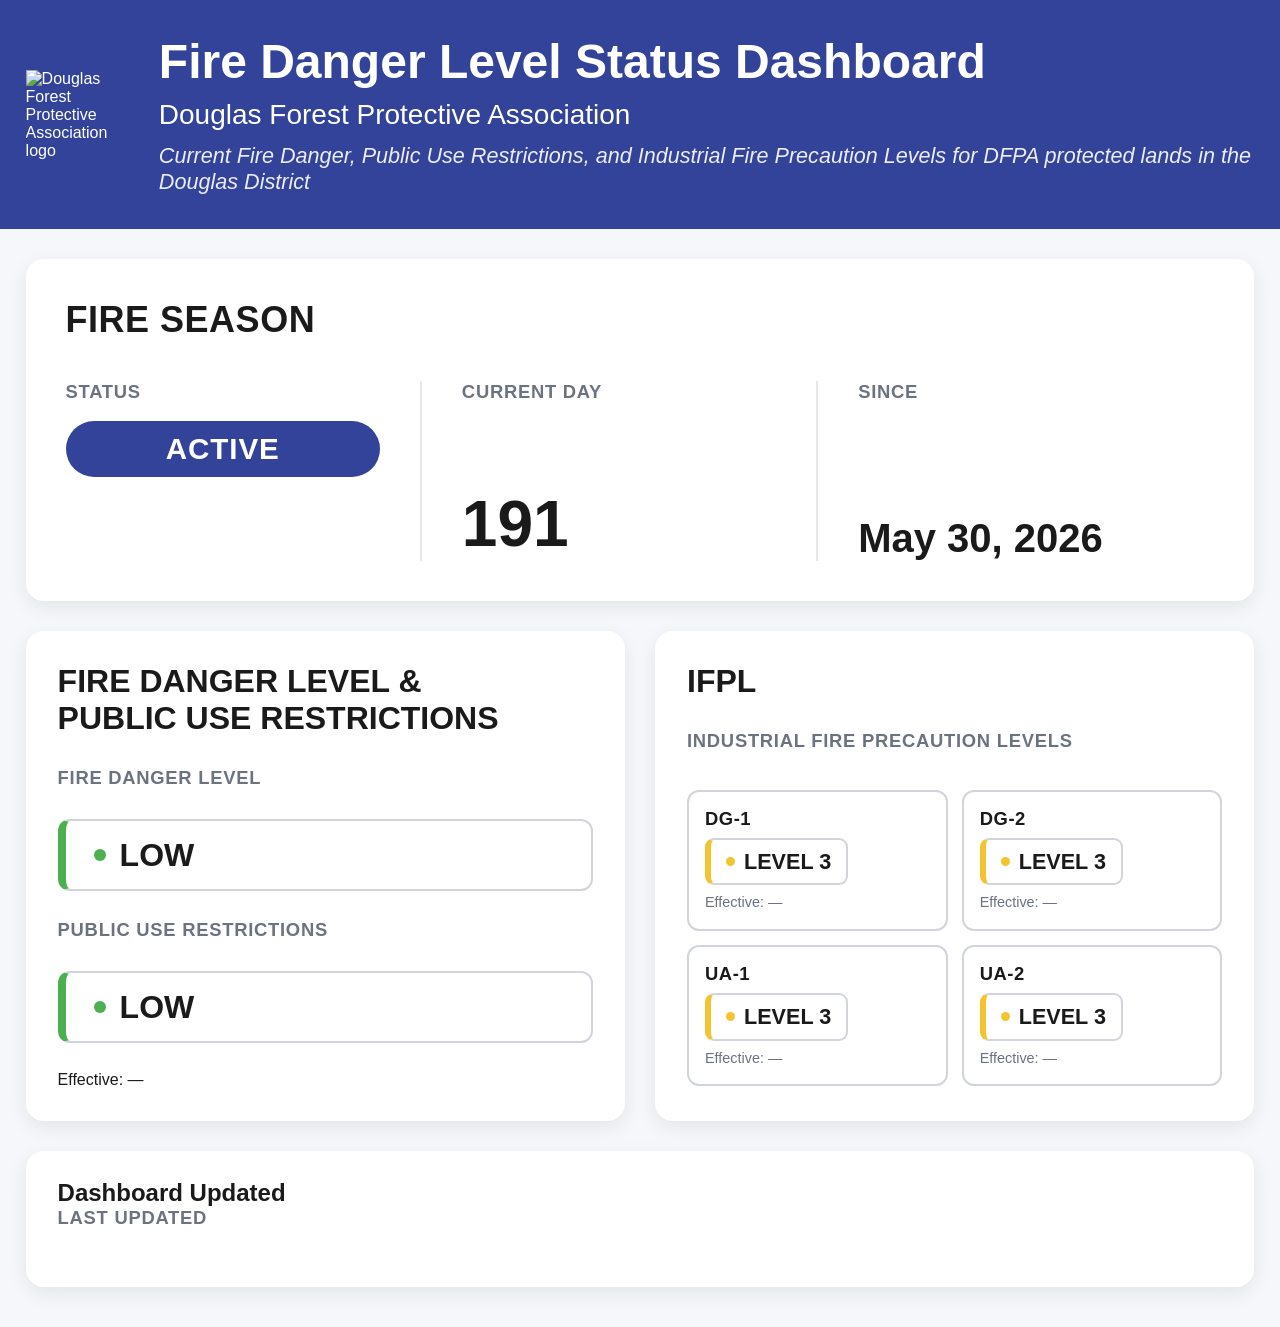
==== commit 12921ac3: "Correct spelling of 'Precaution Level' to 'Levels'" ====
--- a/index.html
+++ b/index.html
@@ -64,7 +64,7 @@
 
 
                     <p>
-                        Current Fire Danger, Public Use Restrictions, and Industrial Fire Precaution Level for DFPA protected lands in the Douglas District
+                        Current Fire Danger, Public Use Restrictions, and Industrial Fire Precaution Levels for DFPA protected lands in the Douglas District
                     </p>
 
                 </div>
@@ -269,7 +269,7 @@
                     <div class="card-content">
 
                         <div class="label">
-                            Industrial Fire Precaution Level
+                            Industrial Fire Precaution Levels
                         </div>
 
 
@@ -297,9 +297,7 @@
                                 </div>
 
 
-                                <div
-                                    class="status-pill status-high"
-                                >
+                                <div class="status-pill status-high">
 
                                     <span
                                         class="status-dot"
@@ -316,9 +314,7 @@
                                 </div>
 
 
-                                <div
-                                    class="effective-date ifpl-zone-effective"
-                                >
+                                <div class="effective-date ifpl-zone-effective">
                                     Effective: —
                                 </div>
 
@@ -337,9 +333,7 @@
                                 </div>
 
 
-                                <div
-                                    class="status-pill status-high"
-                                >
+                                <div class="status-pill status-high">
 
                                     <span
                                         class="status-dot"
@@ -356,9 +350,7 @@
                                 </div>
 
 
-                                <div
-                                    class="effective-date ifpl-zone-effective"
-                                >
+                                <div class="effective-date ifpl-zone-effective">
                                     Effective: —
                                 </div>
 
@@ -377,9 +369,7 @@
                                 </div>
 
 
-                                <div
-                                    class="status-pill status-high"
-                                >
+                                <div class="status-pill status-high">
 
                                     <span
                                         class="status-dot"
@@ -396,9 +386,7 @@
                                 </div>
 
 
-                                <div
-                                    class="effective-date ifpl-zone-effective"
-                                >
+                                <div class="effective-date ifpl-zone-effective">
                                     Effective: —
                                 </div>
 
@@ -417,9 +405,7 @@
                                 </div>
 
 
-                                <div
-                                    class="status-pill status-high"
-                                >
+                                <div class="status-pill status-high">
 
                                     <span
                                         class="status-dot"
@@ -436,9 +422,7 @@
                                 </div>
 
 
-                                <div
-                                    class="effective-date ifpl-zone-effective"
-                                >
+                                <div class="effective-date ifpl-zone-effective">
                                     Effective: —
                                 </div>
 
--- a/assests/css/styles.css
+++ b/assests/css/styles.css
@@ -1,10 +1,11 @@
 /* ======================================================
-   DFPA Fire Status Dashboard
-   Version 2.4
+   DFPA FIRE DANGER LEVEL STATUS DASHBOARD
+   Version 2.5
 
    Design Principle:
    Clarity over Decoration
    ====================================================== */
+
 
 :root {
 
@@ -42,10 +43,18 @@
 }
 
 
+html,
+body {
+    min-height: 100%;
+    height: auto;
+}
+
+
 body {
     font-family: Arial, Helvetica, sans-serif;
     background: var(--background);
     color: var(--text);
+    overflow: visible;
 }
 
 
@@ -79,6 +88,11 @@
 }
 
 
+main {
+    min-height: 900px;
+}
+
+
 /* ======================================================
    HEADER
    ====================================================== */
@@ -135,17 +149,21 @@
         text-align: center;
     }
 
+
     .header-text h1 {
         font-size: 2.2rem;
     }
 
+
     .header-text h2 {
         font-size: 1.35rem;
     }
 
+
     .header-text p {
         font-size: 1rem;
     }
+
 
     .dfpa-logo {
         width: 90px;
@@ -168,11 +186,6 @@
 
 
 /* ======================================================
-   REUSABLE COMPONENTS
-   ====================================================== */
-
-
-/* ======================================================
    STATUS PILL
    ====================================================== */
 
@@ -460,6 +473,8 @@
 
     font-weight: 700;
 
+    line-height: 1.15;
+
     margin-bottom: 30px;
 }
 
@@ -470,13 +485,116 @@
 
     flex-direction: column;
 
-    gap: 28px;
-}
-
-
-.ifpl-card .status-pill {
-
-    width: fit-content;
+    gap: 20px;
+}
+
+
+/* ======================================================
+   PUBLIC IFPL ZONE GRID
+   ====================================================== */
+
+.ifpl-zone-list {
+
+    display: grid;
+
+    grid-template-columns: repeat(2, minmax(0, 1fr));
+
+    gap: 14px;
+
+    width: 100%;
+}
+
+
+.ifpl-zone-item {
+
+    min-width: 0;
+
+    background: #FFFFFF;
+
+    border: 2px solid #D1D5DB;
+
+    border-radius: 12px;
+
+    padding: 16px;
+
+    display: flex;
+
+    flex-direction: column;
+
+    align-items: flex-start;
+
+    justify-content: flex-start;
+
+    gap: 8px;
+}
+
+
+.ifpl-zone-name {
+
+    font-size: 1.15rem;
+
+    font-weight: 700;
+
+    color: var(--text);
+
+    letter-spacing: .03em;
+
+    line-height: 1.2;
+}
+
+
+/*
+ * IFPL zone pills intentionally use a smaller
+ * presentation than the main Fire Danger pills.
+ */
+
+.ifpl-zone-item .status-pill {
+
+    display: inline-flex;
+
+    align-items: center;
+
+    gap: 9px;
+
+    width: auto;
+
+    min-width: 0;
+
+    padding: 11px 15px;
+
+    border-width: 2px;
+
+    border-left-width: 6px;
+
+    border-radius: 9px;
+}
+
+
+.ifpl-zone-item .status-dot {
+
+    width: 9px;
+
+    height: 9px;
+}
+
+
+.ifpl-zone-item .status-text {
+
+    font-size: 1.35rem;
+
+    font-weight: 700;
+
+    line-height: 1;
+}
+
+
+.ifpl-zone-effective {
+
+    font-size: .9rem;
+
+    line-height: 1.35;
+
+    color: var(--muted);
 }
 
 
@@ -484,6 +602,14 @@
    DASHBOARD UPDATED CARD
    ====================================================== */
 
+.dashboard-updated-card {
+
+    padding: 28px 32px;
+
+    margin-bottom: 40px;
+}
+
+
 .dashboard-updated-card .card-content {
 
     display: flex;
@@ -494,12 +620,6 @@
 }
 
 
-.dashboard-updated-card {
-
-    padding: 28px 32px;
-}
-
-
 .dashboard-updated-card .update-date {
 
     font-size: 2rem;
@@ -519,130 +639,78 @@
 
 
 /* ======================================================
+   TABLET
+   ====================================================== */
+
+@media (max-width: 900px) {
+
+    .season-grid {
+
+        grid-template-columns: 1fr;
+
+        gap: 30px;
+    }
+
+
+    .season-item {
+
+        border-right: none !important;
+
+        padding-right: 0 !important;
+    }
+
+
+    .status-row {
+
+        grid-template-columns: 1fr;
+    }
+
+}
+
+
+/* ======================================================
    MOBILE
    ====================================================== */
 
-@media (max-width: 900px) {
-
-    .season-grid {
-
-        grid-template-columns: 1fr;
-
-        gap: 30px;
-    }
-
-
-    .season-item {
-
-        border-right: none !important;
-
-        padding-right: 0 !important;
-    }
-
-
-    .status-row {
-
-        grid-template-columns: 1fr;
-    }
-
-}
-
-
 @media (max-width: 600px) {
-
-    .card {
-
-        padding: 25px;
-    }
-
-
-    .status-text {
-
-        font-size: 1.5rem;
-    }
-
-
-    .status-pill {
-
-        padding: 15px 20px;
-    }
-
-
-    .fire-season-card h2 {
-
-        font-size: 1.8rem;
-    }
-
-
-    .fire-danger-card h2,
-    .ifpl-card h2 {
-
-        font-size: 1.6rem;
-    }
-
-
-    .value.large {
-
-        font-size: 3rem;
-    }
-
-}+html,
-body {
-    min-height: 100%;
-    height: auto;
-}
-
-body {
-    overflow: visible;
-}
-
-main {
-    min-height: 900px;
-}
-
-.dashboard-updated-card {
-    margin-bottom: 40px;
-}/* ======================================================
-   MOBILE EMBED OPTIMIZATION
-   Designed for Wix HTML iframe
-   ====================================================== */
-
-@media (max-width: 600px) {
-
-    body {
-        overflow-x: hidden;
-    }
 
     .container {
         width: 94%;
     }
 
+
     .dashboard-header {
         padding: 20px 0;
     }
 
+
     .header-content {
         gap: 12px;
     }
 
+
     .dfpa-logo {
         width: 70px;
     }
+
 
     .header-text h1 {
         font-size: 1.55rem;
         margin-bottom: 5px;
     }
 
+
     .header-text h2 {
         font-size: 1rem;
         margin-bottom: 6px;
     }
 
+
     .header-text p {
         font-size: 0.75rem;
         line-height: 1.25;
     }
+
 
     /* FIRE SEASON */
 
@@ -652,16 +720,19 @@
         border-radius: 12px;
     }
 
+
     .fire-season-card h2 {
         font-size: 1.45rem;
         margin-bottom: 20px;
     }
+
 
     .season-grid {
         display: grid;
         grid-template-columns: 1fr;
         gap: 16px;
     }
+
 
     .season-item {
         min-height: auto;
@@ -671,15 +742,18 @@
         padding-bottom: 16px !important;
     }
 
+
     .season-item:last-child {
         border-bottom: none;
         padding-bottom: 0 !important;
     }
 
+
     .label {
         font-size: 0.75rem;
         margin-bottom: 8px;
     }
+
 
     .status-badge {
         width: 100%;
@@ -689,14 +763,17 @@
         font-size: 1.25rem;
     }
 
+
     .value {
         font-size: 1.5rem;
         margin-top: 0;
     }
 
+
     .value.large {
         font-size: 2rem;
     }
+
 
     /* FIRE DANGER + IFPL */
 
@@ -707,9 +784,11 @@
         margin-top: 15px;
     }
 
+
     .status-row .card {
         padding: 20px;
     }
+
 
     .fire-danger-card h2,
     .ifpl-card h2 {
@@ -717,14 +796,17 @@
         margin-bottom: 18px;
     }
 
+
     .fire-danger-card .card-content,
     .ifpl-card .card-content {
         gap: 16px;
     }
 
+
     .fire-danger-card .status-section {
         gap: 7px;
     }
+
 
     .status-pill {
         padding: 12px 16px;
@@ -732,14 +814,51 @@
         border-radius: 9px;
     }
 
+
     .status-dot {
         width: 9px;
         height: 9px;
     }
 
+
     .status-text {
         font-size: 1.2rem;
     }
+
+
+    /* IFPL ZONES */
+
+    .ifpl-zone-list {
+        grid-template-columns: 1fr;
+        gap: 10px;
+    }
+
+
+    .ifpl-zone-item {
+        padding: 13px;
+    }
+
+
+    .ifpl-zone-name {
+        font-size: 1rem;
+    }
+
+
+    .ifpl-zone-item .status-pill {
+        padding: 9px 12px;
+        border-left-width: 5px;
+    }
+
+
+    .ifpl-zone-item .status-text {
+        font-size: 1.1rem;
+    }
+
+
+    .ifpl-zone-effective {
+        font-size: .8rem;
+    }
+
 
     /* DASHBOARD UPDATED */
 
@@ -748,11 +867,27 @@
         margin-top: 15px;
     }
 
+
     .dashboard-updated-card .update-date {
         font-size: 1.3rem;
     }
 
+
     .dashboard-updated-card .update-time {
         font-size: 0.9rem;
     }
-}
+
+}
+
+
+/* ======================================================
+   WIX MOBILE EMBED OPTIMIZATION
+   ====================================================== */
+
+@media (max-width: 600px) {
+
+    body {
+        overflow-x: hidden;
+    }
+
+}
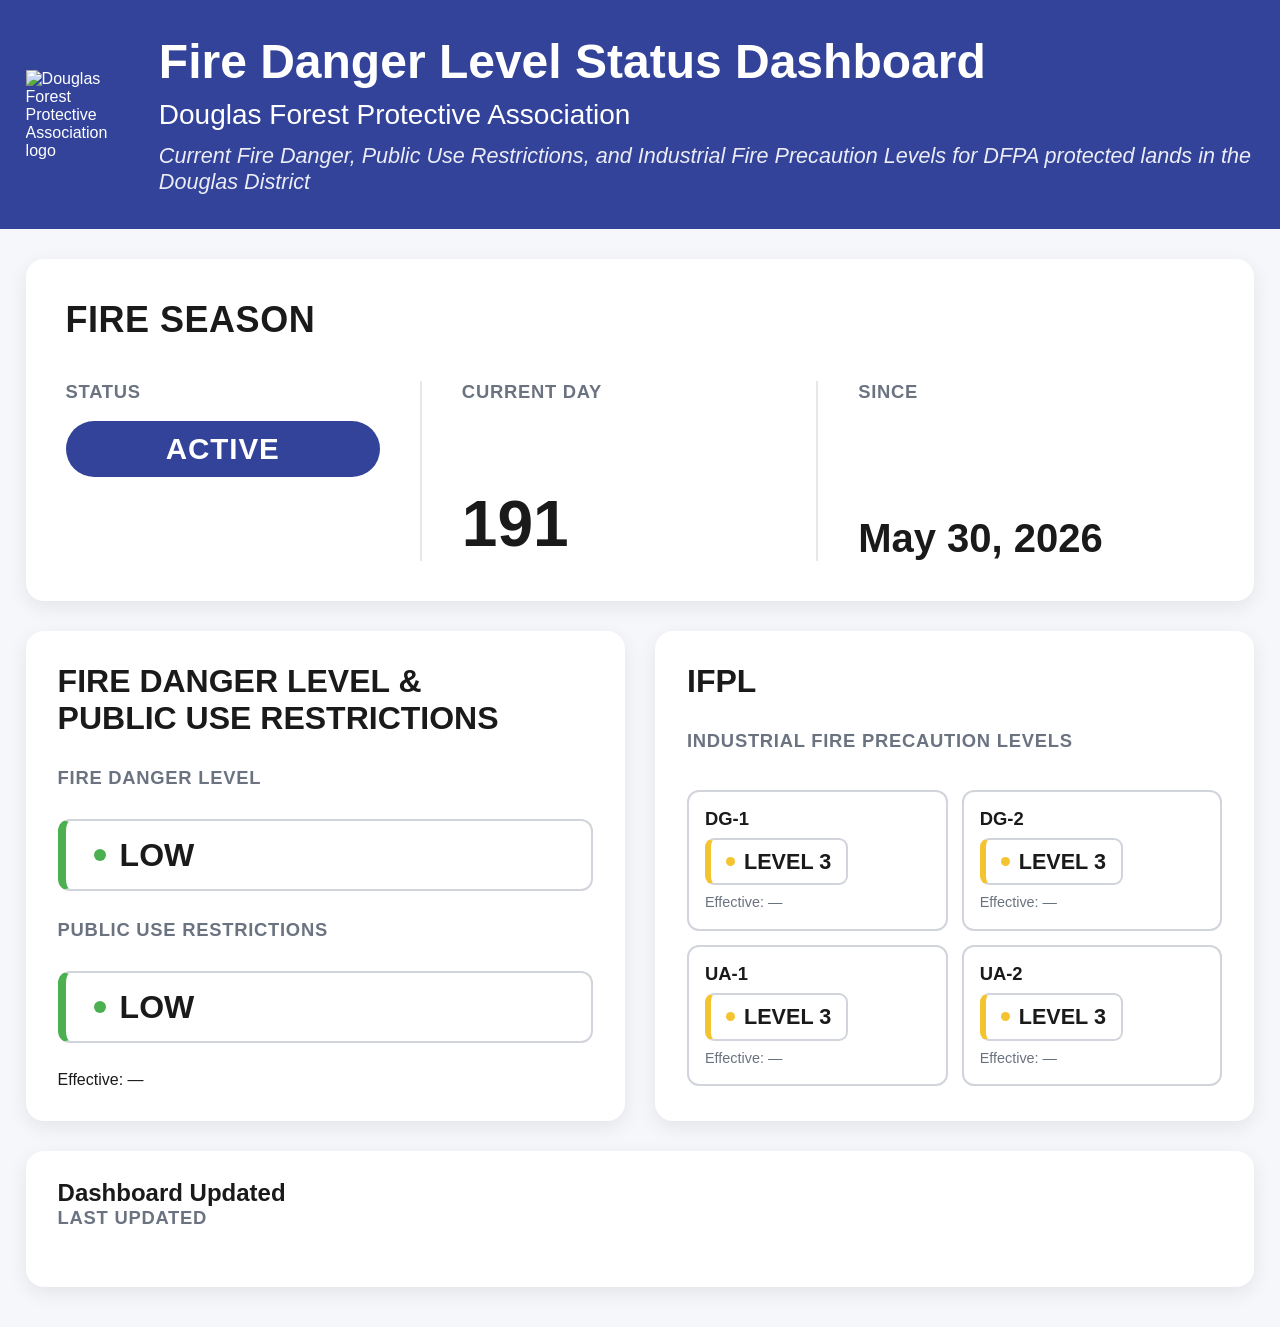
==== commit fbce4489: "Improve public dashboard accessibility Added ARIA attributes for accessibility and improved semantic" ====
--- a/index.html
+++ b/index.html
@@ -14,17 +14,41 @@
         DFPA Fire Danger Level Status Dashboard
     </title>
 
+
     <!-- DFPA DASHBOARD STYLES -->
     <!-- IMPORTANT: "assests" is the actual folder name in GitHub -->
+
     <link
         rel="stylesheet"
         href="./assests/css/styles.css"
     >
 
+
+    <style>
+
+        /*
+         * Visually hidden content that remains
+         * available to screen readers.
+         */
+        .sr-only {
+            position: absolute;
+            width: 1px;
+            height: 1px;
+            padding: 0;
+            margin: -1px;
+            overflow: hidden;
+            clip: rect(0, 0, 0, 0);
+            white-space: nowrap;
+            border: 0;
+        }
+
+    </style>
+
 </head>
 
 
 <body>
+
 
     <a
         href="#main-content"
@@ -38,7 +62,10 @@
          HEADER
          ================================================== -->
 
-    <header class="dashboard-header">
+    <header
+        class="dashboard-header"
+        aria-labelledby="dashboard-title"
+    >
 
         <div class="container">
 
@@ -53,7 +80,7 @@
 
                 <div class="header-text">
 
-                    <h1>
+                    <h1 id="dashboard-title">
                         Fire Danger Level Status Dashboard
                     </h1>
 
@@ -64,7 +91,9 @@
 
 
                     <p>
-                        Current Fire Danger, Public Use Restrictions, and Industrial Fire Precaution Levels for DFPA protected lands in the Douglas District
+                        Current Fire Danger, Public Use Restrictions,
+                        and Industrial Fire Precaution Levels for
+                        DFPA protected lands in the Douglas District
                     </p>
 
                 </div>
@@ -80,7 +109,10 @@
          MAIN CONTENT
          ================================================== -->
 
-    <main id="main-content">
+    <main
+        id="main-content"
+        aria-labelledby="dashboard-title"
+    >
 
         <div class="container">
 
@@ -89,9 +121,12 @@
                  FIRE SEASON
                  ================================================== -->
 
-            <section class="card fire-season-card">
-
-                <h2>
+            <section
+                class="card fire-season-card"
+                aria-labelledby="fire-season-heading"
+            >
+
+                <h2 id="fire-season-heading">
                     FIRE SEASON
                 </h2>
 
@@ -101,9 +136,15 @@
 
                     <!-- STATUS -->
 
-                    <div class="season-item">
-
-                        <span class="label">
+                    <div
+                        class="season-item"
+                        aria-labelledby="season-status-label"
+                    >
+
+                        <span
+                            class="label"
+                            id="season-status-label"
+                        >
                             Status
                         </span>
 
@@ -111,6 +152,9 @@
                         <div
                             class="status-badge active"
                             id="season-status"
+                            role="status"
+                            aria-live="polite"
+                            aria-atomic="true"
                         >
                             ACTIVE
                         </div>
@@ -120,9 +164,15 @@
 
                     <!-- CURRENT DAY -->
 
-                    <div class="season-item">
-
-                        <span class="label">
+                    <div
+                        class="season-item"
+                        aria-labelledby="season-day-label"
+                    >
+
+                        <span
+                            class="label"
+                            id="season-day-label"
+                        >
                             Current Day
                         </span>
 
@@ -130,6 +180,9 @@
                         <span
                             class="value large"
                             id="season-day"
+                            role="status"
+                            aria-live="polite"
+                            aria-atomic="true"
                         >
                             —
                         </span>
@@ -139,9 +192,15 @@
 
                     <!-- START DATE -->
 
-                    <div class="season-item">
-
-                        <span class="label">
+                    <div
+                        class="season-item"
+                        aria-labelledby="season-start-date-label"
+                    >
+
+                        <span
+                            class="label"
+                            id="season-start-date-label"
+                        >
                             Since
                         </span>
 
@@ -171,9 +230,12 @@
                      FIRE DANGER + PUBLIC USE RESTRICTIONS
                      ================================================== -->
 
-                <section class="card fire-danger-card">
-
-                    <h2>
+                <section
+                    class="card fire-danger-card"
+                    aria-labelledby="fire-danger-heading"
+                >
+
+                    <h2 id="fire-danger-heading">
                         FIRE DANGER LEVEL &amp;<br>
                         PUBLIC USE RESTRICTIONS
                     </h2>
@@ -184,14 +246,23 @@
 
                         <!-- FIRE DANGER LEVEL -->
 
-                        <div class="status-section">
-
-                            <div class="label">
+                        <div
+                            class="status-section"
+                            aria-labelledby="fire-danger-label"
+                        >
+
+                            <div
+                                class="label"
+                                id="fire-danger-label"
+                            >
                                 Fire Danger Level
                             </div>
 
 
-                            <div class="status-pill status-high">
+                            <div
+                                class="status-pill status-high"
+                                aria-label="Current Fire Danger Level"
+                            >
 
                                 <span
                                     class="status-dot"
@@ -202,6 +273,9 @@
                                 <span
                                     class="status-text"
                                     id="fire-danger"
+                                    role="status"
+                                    aria-live="polite"
+                                    aria-atomic="true"
                                 >
                                     HIGH
                                 </span>
@@ -213,14 +287,23 @@
 
                         <!-- PUBLIC USE RESTRICTIONS -->
 
-                        <div class="status-section">
-
-                            <div class="label">
+                        <div
+                            class="status-section"
+                            aria-labelledby="public-use-restrictions-label"
+                        >
+
+                            <div
+                                class="label"
+                                id="public-use-restrictions-label"
+                            >
                                 Public Use Restrictions
                             </div>
 
 
-                            <div class="status-pill status-high">
+                            <div
+                                class="status-pill status-high"
+                                aria-label="Current Public Use Restrictions Level"
+                            >
 
                                 <span
                                     class="status-dot"
@@ -231,6 +314,9 @@
                                 <span
                                     class="status-text"
                                     id="public-use-restrictions"
+                                    role="status"
+                                    aria-live="polite"
+                                    aria-atomic="true"
                                 >
                                     HIGH
                                 </span>
@@ -245,6 +331,9 @@
                         <div
                             class="effective-date"
                             id="fire-restrictions-effective"
+                            role="status"
+                            aria-live="polite"
+                            aria-atomic="true"
                         >
                             Effective: —
                         </div>
@@ -259,9 +348,12 @@
                      IFPL
                      ================================================== -->
 
-                <section class="card ifpl-card">
-
-                    <h2>
+                <section
+                    class="card ifpl-card"
+                    aria-labelledby="ifpl-heading"
+                >
+
+                    <h2 id="ifpl-heading">
                         IFPL
                     </h2>
 
@@ -275,21 +367,23 @@
 
                         <!-- ==================================================
                              ZONE-AWARE IFPL DISPLAY
-
-                             script.js will populate this container
-                             with DG-1, DG-2, UA-1, and UA-2.
                              ================================================== -->
 
                         <div
                             id="ifpl-zones"
                             class="ifpl-zone-list"
-                        >
+                            role="list"
+                            aria-label="Industrial Fire Precaution Levels by regulation use zone"
+                        >
+
 
                             <!-- DG-1 -->
 
                             <div
                                 class="ifpl-zone-item"
                                 data-zone="DG-1"
+                                role="listitem"
+                                aria-label="DG-1 Industrial Fire Precaution Level"
                             >
 
                                 <div class="ifpl-zone-name">
@@ -297,7 +391,10 @@
                                 </div>
 
 
-                                <div class="status-pill status-high">
+                                <div
+                                    class="status-pill status-high"
+                                    aria-label="DG-1 current Industrial Fire Precaution Level"
+                                >
 
                                     <span
                                         class="status-dot"
@@ -307,6 +404,9 @@
 
                                     <span
                                         class="status-text ifpl-zone-level"
+                                        role="status"
+                                        aria-live="polite"
+                                        aria-atomic="true"
                                     >
                                         LEVEL 3
                                     </span>
@@ -314,7 +414,12 @@
                                 </div>
 
 
-                                <div class="effective-date ifpl-zone-effective">
+                                <div
+                                    class="effective-date ifpl-zone-effective"
+                                    role="status"
+                                    aria-live="polite"
+                                    aria-atomic="true"
+                                >
                                     Effective: —
                                 </div>
 
@@ -326,6 +431,8 @@
                             <div
                                 class="ifpl-zone-item"
                                 data-zone="DG-2"
+                                role="listitem"
+                                aria-label="DG-2 Industrial Fire Precaution Level"
                             >
 
                                 <div class="ifpl-zone-name">
@@ -333,7 +440,10 @@
                                 </div>
 
 
-                                <div class="status-pill status-high">
+                                <div
+                                    class="status-pill status-high"
+                                    aria-label="DG-2 current Industrial Fire Precaution Level"
+                                >
 
                                     <span
                                         class="status-dot"
@@ -343,6 +453,9 @@
 
                                     <span
                                         class="status-text ifpl-zone-level"
+                                        role="status"
+                                        aria-live="polite"
+                                        aria-atomic="true"
                                     >
                                         LEVEL 3
                                     </span>
@@ -350,7 +463,12 @@
                                 </div>
 
 
-                                <div class="effective-date ifpl-zone-effective">
+                                <div
+                                    class="effective-date ifpl-zone-effective"
+                                    role="status"
+                                    aria-live="polite"
+                                    aria-atomic="true"
+                                >
                                     Effective: —
                                 </div>
 
@@ -362,6 +480,8 @@
                             <div
                                 class="ifpl-zone-item"
                                 data-zone="UA-1"
+                                role="listitem"
+                                aria-label="UA-1 Industrial Fire Precaution Level"
                             >
 
                                 <div class="ifpl-zone-name">
@@ -369,7 +489,10 @@
                                 </div>
 
 
-                                <div class="status-pill status-high">
+                                <div
+                                    class="status-pill status-high"
+                                    aria-label="UA-1 current Industrial Fire Precaution Level"
+                                >
 
                                     <span
                                         class="status-dot"
@@ -379,6 +502,9 @@
 
                                     <span
                                         class="status-text ifpl-zone-level"
+                                        role="status"
+                                        aria-live="polite"
+                                        aria-atomic="true"
                                     >
                                         LEVEL 3
                                     </span>
@@ -386,7 +512,12 @@
                                 </div>
 
 
-                                <div class="effective-date ifpl-zone-effective">
+                                <div
+                                    class="effective-date ifpl-zone-effective"
+                                    role="status"
+                                    aria-live="polite"
+                                    aria-atomic="true"
+                                >
                                     Effective: —
                                 </div>
 
@@ -398,6 +529,8 @@
                             <div
                                 class="ifpl-zone-item"
                                 data-zone="UA-2"
+                                role="listitem"
+                                aria-label="UA-2 Industrial Fire Precaution Level"
                             >
 
                                 <div class="ifpl-zone-name">
@@ -405,7 +538,10 @@
                                 </div>
 
 
-                                <div class="status-pill status-high">
+                                <div
+                                    class="status-pill status-high"
+                                    aria-label="UA-2 current Industrial Fire Precaution Level"
+                                >
 
                                     <span
                                         class="status-dot"
@@ -415,6 +551,9 @@
 
                                     <span
                                         class="status-text ifpl-zone-level"
+                                        role="status"
+                                        aria-live="polite"
+                                        aria-atomic="true"
                                     >
                                         LEVEL 3
                                     </span>
@@ -422,21 +561,23 @@
                                 </div>
 
 
-                                <div class="effective-date ifpl-zone-effective">
+                                <div
+                                    class="effective-date ifpl-zone-effective"
+                                    role="status"
+                                    aria-live="polite"
+                                    aria-atomic="true"
+                                >
                                     Effective: —
                                 </div>
 
                             </div>
+
 
                         </div>
 
 
                         <!-- ==================================================
                              LEGACY IFPL ELEMENTS
-
-                             Retained temporarily so the existing script
-                             does not fail while the JavaScript migration
-                             is completed.
                              ================================================== -->
 
                         <div
@@ -454,6 +595,7 @@
                             Effective: —
                         </div>
 
+
                     </div>
 
                 </section>
@@ -465,9 +607,12 @@
                  DASHBOARD UPDATED
                  ================================================== -->
 
-            <section class="card dashboard-updated-card">
-
-                <h2>
+            <section
+                class="card dashboard-updated-card"
+                aria-labelledby="dashboard-updated-heading"
+            >
+
+                <h2 id="dashboard-updated-heading">
                     Dashboard Updated
                 </h2>
 
@@ -494,6 +639,14 @@
                         11:31 AM
                     </div>
 
+
+                    <div class="sr-only">
+                        Last updated date and time:
+                        <span id="last-updated-accessible">
+                            August 21, 2026 at 11:31 AM
+                        </span>
+                    </div>
+
                 </div>
 
             </section>
--- a/assests/css/styles.css
+++ b/assests/css/styles.css
@@ -530,15 +530,9 @@
 
 
 .ifpl-zone-name {
-
     font-size: 1.15rem;
-
-    font-weight: 700;
-
+    font-weight: 700;
     color: var(--text);
-
-    letter-spacing: .03em;
-
     line-height: 1.2;
 }
 
